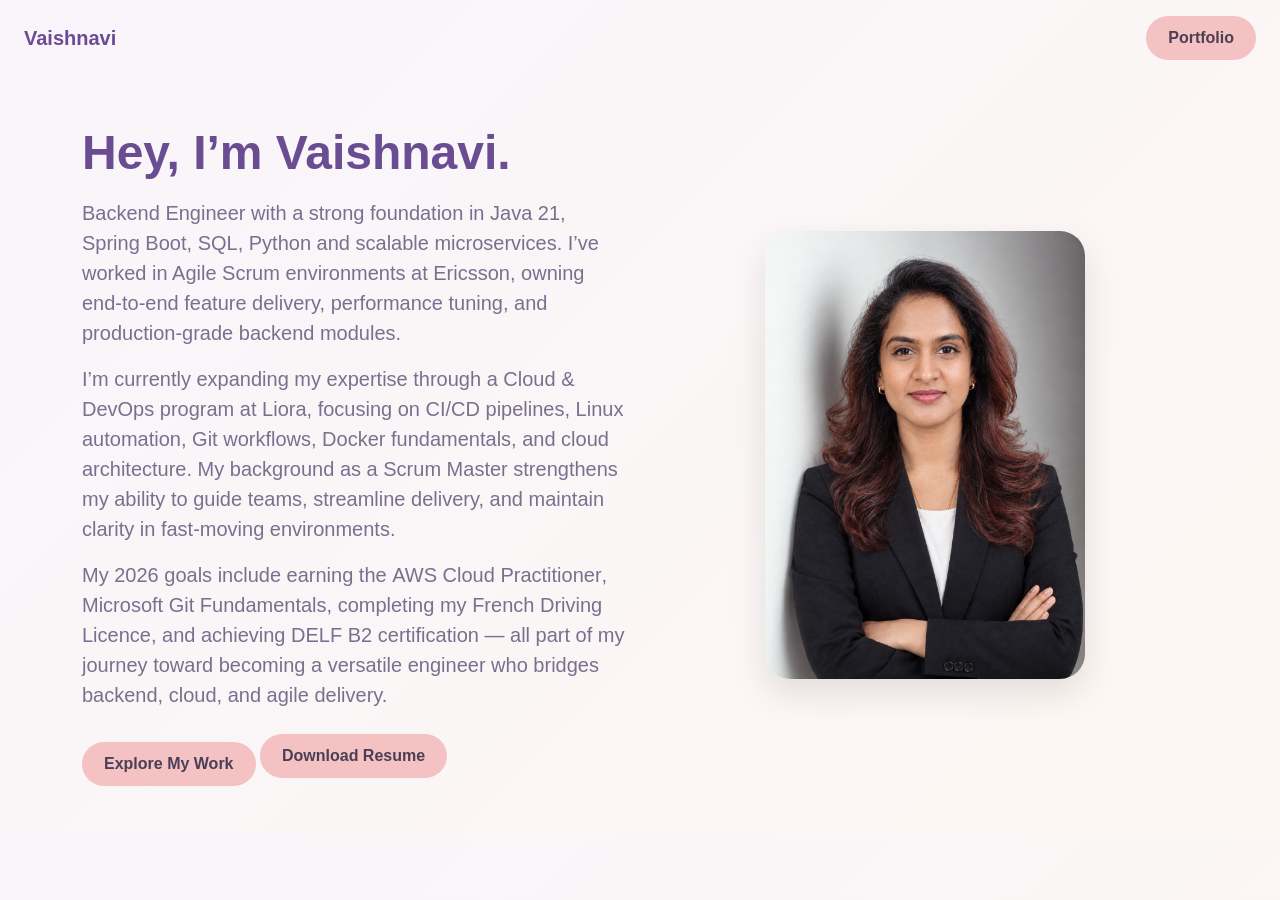
==== index.html @ 5f308fb7 "Add download link for resume in index.html" ====
<!DOCTYPE html>
<html lang="en">
<head>
    <meta charset="UTF-8">
    <meta name="viewport" content="width=device-width, initial-scale=1.0">
    <title>Vaishnavi | Backend Engineer</title>

    <link href="https://cdn.jsdelivr.net/npm/bootstrap@5.3.3/dist/css/bootstrap.min.css" rel="stylesheet">
    <link rel="stylesheet" href="style.css">
</head>

<body class="premium-bg">

    <!-- Background Carousel -->
    <div id="bgCarousel" class="carousel slide carousel-fade bg-carousel" data-bs-ride="carousel">
        <div class="carousel-inner">
            <div class="carousel-item active bg1"></div>
            <div class="carousel-item bg2"></div>
            <div class="carousel-item bg3"></div>
        </div>
    </div>

    <!-- NAVBAR -->
    <nav class="navbar navbar-light bg-transparent px-4 py-3 fade-in">
        <a class="navbar-brand fw-bold premium-title" href="#">Vaishnavi</a>
        <div class="ms-auto">
            <a href="portfolio.html" class="btn premium-btn">Portfolio</a>
        </div>
    </nav>

    <!-- HERO -->
   <section class="container py-5 fade-in-delayed">
    <div class="row align-items-center">

        <div class="col-md-6">
            <h1 class="display-5 fw-bold premium-title">Hey, I’m Vaishnavi.</h1>
            <p class="lead premium-text mt-3">
                Backend Engineer with a strong foundation in <strong>Java 21, Spring Boot, SQL, Python</strong> 
                and scalable microservices. I’ve worked in Agile Scrum environments at Ericsson, owning 
                end‑to‑end feature delivery, performance tuning, and production‑grade backend modules.
            </p>

            <p class="lead premium-text mt-3">
                I’m currently expanding my expertise through a <strong>Cloud & DevOps program at Liora</strong>, 
                focusing on CI/CD pipelines, Linux automation, Git workflows, Docker fundamentals, and cloud 
                architecture. My background as a <strong>Scrum Master</strong> strengthens my ability to guide 
                teams, streamline delivery, and maintain clarity in fast‑moving environments.
            </p>

            <p class="lead premium-text mt-3">
                My 2026 goals include earning the <strong>AWS Cloud Practitioner</strong>, 
                <strong>Microsoft Git Fundamentals</strong>, completing my <strong>French Driving Licence</strong>, 
                and achieving <strong>DELF B2</strong> certification — all part of my journey toward becoming a 
                versatile engineer who bridges backend, cloud, and agile delivery.
            </p>

            <a href="portfolio.html" class="btn premium-btn mt-3">Explore My Work</a>
            <a href="assets/resume.pdf" class="btn premium-btn" download>Download Resume</a>

        </div>

        <div class="col-md-6 text-center">
            <img src="assets/MyPhoto.png" class="hero-photo-premium" alt="Vaishnavi">
        </div>

    </div>
</section>

    <script src="https://cdn.jsdelivr.net/npm/bootstrap@5.3.3/dist/js/bootstrap.bundle.min.js"></script>
</body>
</html>
---- style.css ----
html {
    scroll-behavior: smooth;
}

body {
    font-family: 'Poppins', sans-serif;
}

/* Soft gradient background */
.premium-bg {
    background: linear-gradient(135deg, rgba(247,243,250,0.85), rgba(253,246,240,0.85));
}

/* Background carousel */
.bg-carousel {
    position: fixed;
    top: 0;
    left: 0;
    width: 100%;
    height: 100%;
    z-index: -1;
}

.bg1 { background: url('assets/bg1.jpg') center/cover no-repeat; }
.bg2 { background: url('assets/bg2.jpg') center/cover no-repeat; }
.bg3 { background: url('assets/bg3.jpg') center/cover no-repeat; }

/* Premium typography */
.premium-title {
    color: #6a4c93;
}

.premium-text {
    color: #7a6f8e;
}

/* Premium CTA button */
.premium-btn {
    background-color: #f4c2c2;
    color: #4a3f55;
    border-radius: 25px;
    padding: 10px 22px;
    font-weight: 600;
    border: none;
    transition: all 0.3s ease;
}

.premium-btn:hover {
    background-color: #f0b1b1;
    transform: translateY(-3px);
}

/* Hero photo */
.hero-photo-premium {
    width: 320px;
    border-radius: 25px;
    box-shadow: 0 15px 35px rgba(0,0,0,0.1);
}

/* Section titles */
.section-title-premium {
    font-size: 2.2rem;
    font-weight: 600;
    color: #6a4c93;
    margin-bottom: 20px;
}

/* Premium cards */
.premium-card {
    background: #ffffff;
    padding: 25px;
    border-radius: 20px;
    box-shadow: 0 10px 25px rgba(0,0,0,0.05);
    text-align: center;
    font-weight: 600;
    color: #4a3f55;
    transition: all 0.3s ease;
}

.premium-card:hover {
    transform: translateY(-5px);
    box-shadow: 0 15px 35px rgba(0,0,0,0.1);
}

/* Timeline */
.premium-timeline {
    border-left: 3px solid #f4c2c2;
    padding-left: 20px;
}

.timeline-item-premium {
    margin-bottom: 25px;
    padding-left: 10px;
}

/* Fade-in animations */
.fade-in {
    animation: fadeIn 1s ease forwards;
    opacity: 0;
}

.fade-in-delayed {
    animation: fadeIn 1.5s ease forwards;
    opacity: 0;
}

@keyframes fadeIn {
    to { opacity: 1; }
}
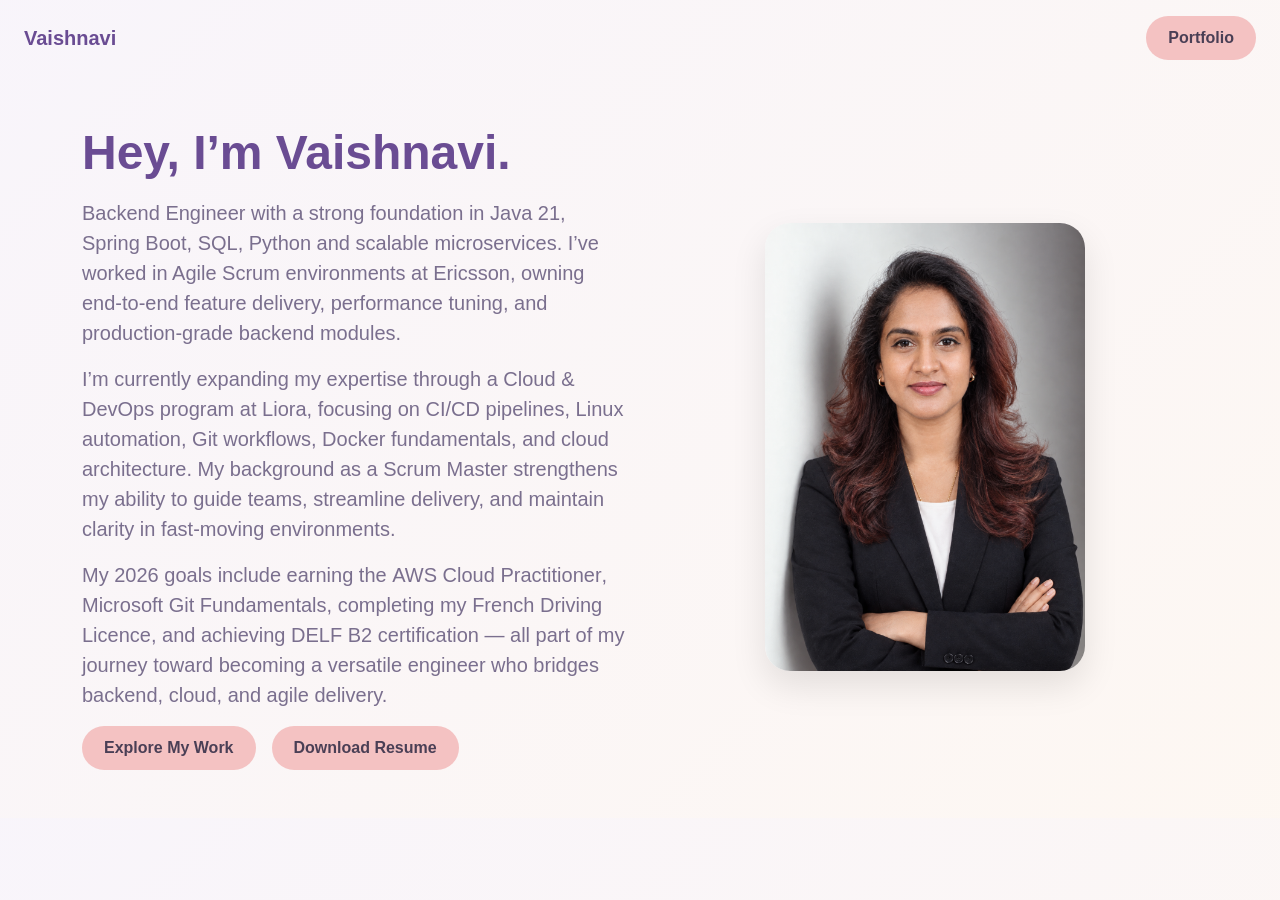
==== commit c52e3c09: "Update button layout in index.html" ====
--- a/index.html
+++ b/index.html
@@ -54,8 +54,11 @@
                 versatile engineer who bridges backend, cloud, and agile delivery.
             </p>
 
-            <a href="portfolio.html" class="btn premium-btn mt-3">Explore My Work</a>
+        <div class="d-flex gap-3 mt-3">
+            <a href="portfolio.html" class="btn premium-btn">Explore My Work</a>
             <a href="assets/resume.pdf" class="btn premium-btn" download>Download Resume</a>
+        </div>
+
 
         </div>
 
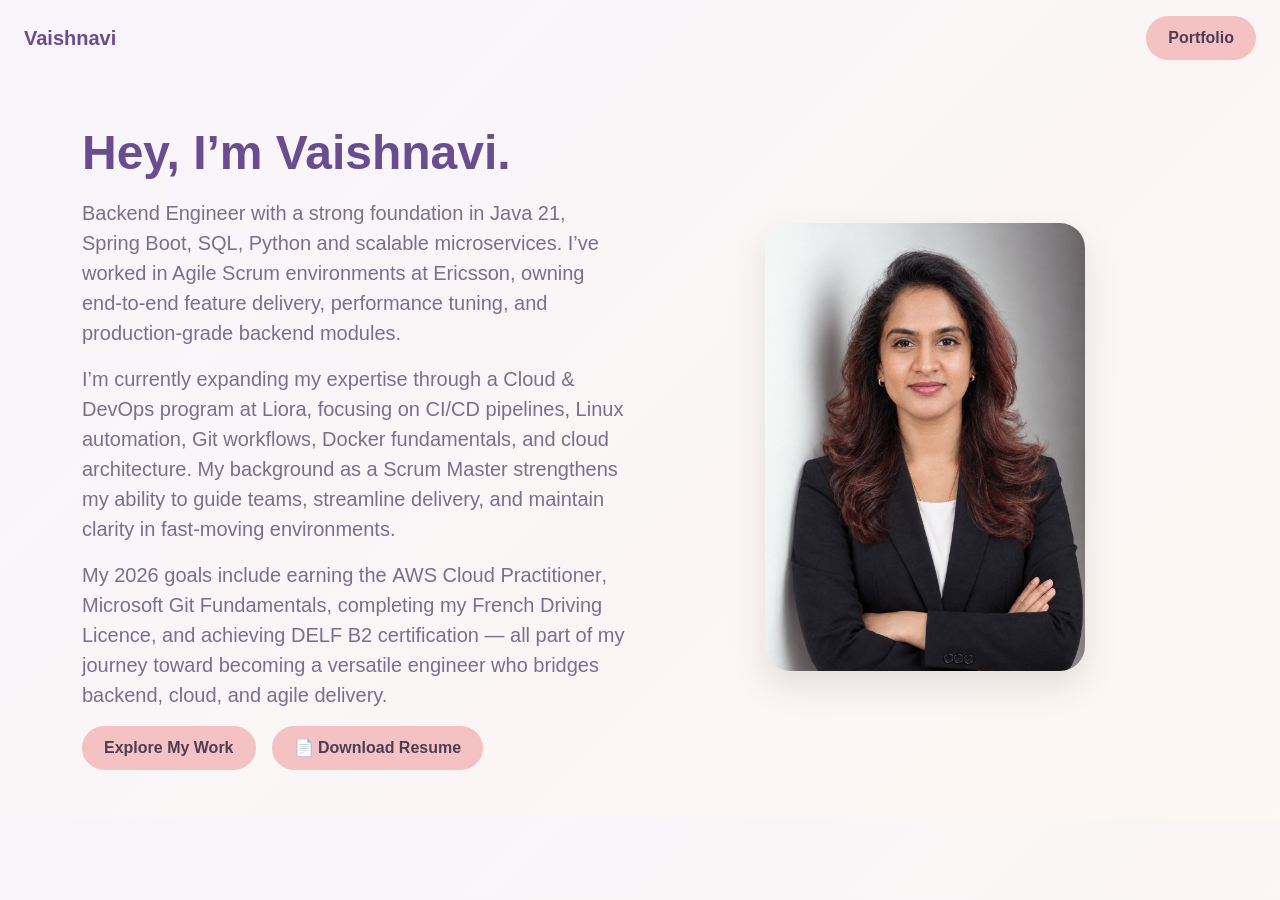
==== commit 99d806e9: "Update resume download link and button text" ====
--- a/index.html
+++ b/index.html
@@ -56,7 +56,9 @@
 
         <div class="d-flex gap-3 mt-3">
             <a href="portfolio.html" class="btn premium-btn">Explore My Work</a>
-            <a href="assets/resume.pdf" class="btn premium-btn" download>Download Resume</a>
+            <a href="assets/Vaishnavi_A_Backend_Developer.pdf" class="btn premium-btn" download>
+            📄 Download Resume
+            </a>
         </div>
 
 
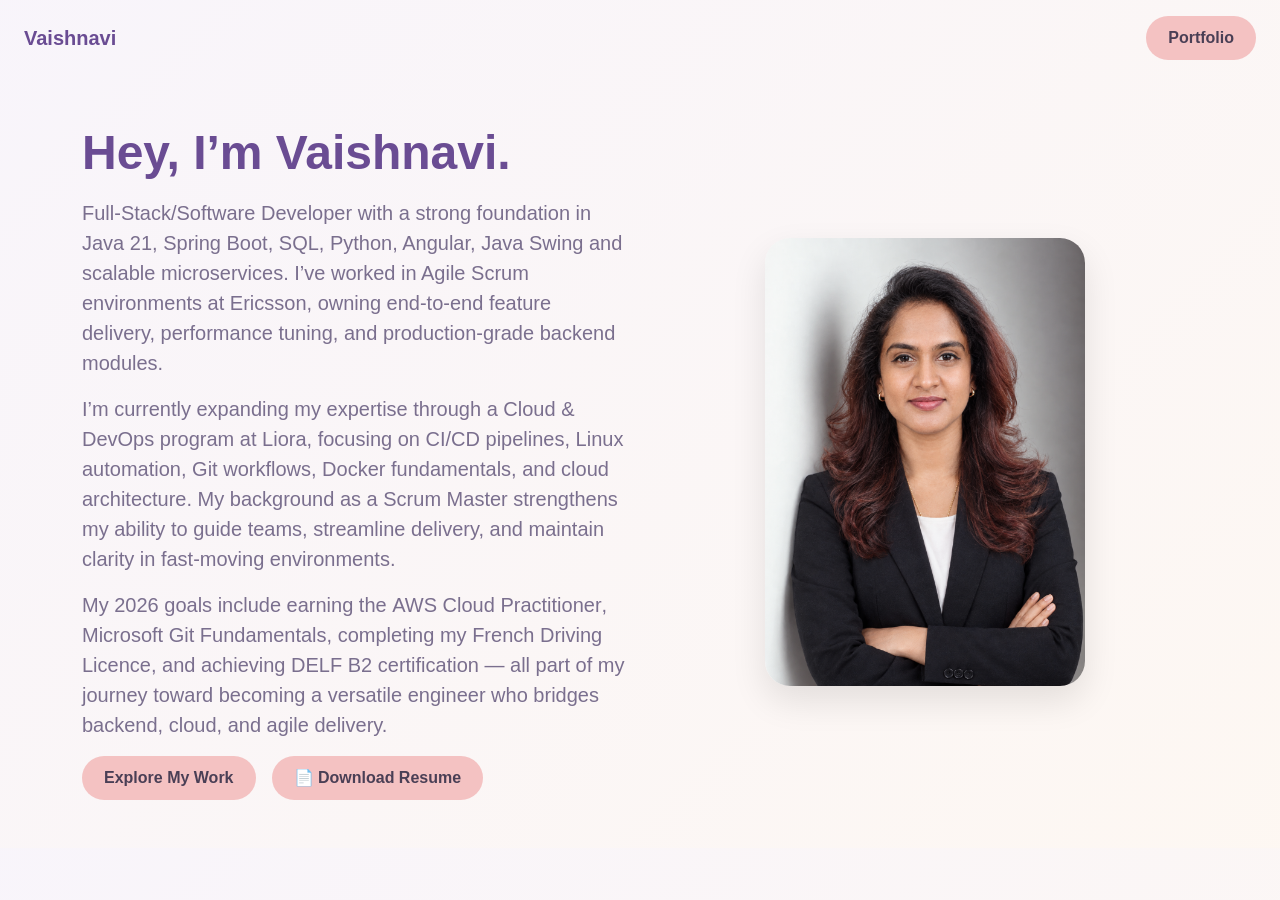
==== commit a0f125c6: "Change title and update professional description Updated title and description to reflect Full-Stack" ====
--- a/index.html
+++ b/index.html
@@ -3,7 +3,7 @@
 <head>
     <meta charset="UTF-8">
     <meta name="viewport" content="width=device-width, initial-scale=1.0">
-    <title>Vaishnavi | Backend Engineer</title>
+    <title>Vaishnavi | Full-Stack/Software Developer</title>
 
     <link href="https://cdn.jsdelivr.net/npm/bootstrap@5.3.3/dist/css/bootstrap.min.css" rel="stylesheet">
     <link rel="stylesheet" href="style.css">
@@ -34,20 +34,20 @@
 
         <div class="col-md-6">
             <h1 class="display-5 fw-bold premium-title">Hey, I’m Vaishnavi.</h1>
-            <p class="lead premium-text mt-3">
-                Backend Engineer with a strong foundation in <strong>Java 21, Spring Boot, SQL, Python</strong> 
-                and scalable microservices. I’ve worked in Agile Scrum environments at Ericsson, owning 
+            <p class="lead premium-text mt-3 justify-text">
+                Full-Stack/Software Developer with a strong foundation in <strong>Java 21, Spring Boot, SQL, Python,
+                Angular, Java Swing</strong> and scalable microservices. I’ve worked in Agile Scrum environments at Ericsson, owning 
                 end‑to‑end feature delivery, performance tuning, and production‑grade backend modules.
             </p>
 
-            <p class="lead premium-text mt-3">
+            <p class="lead premium-text mt-3 justify-text">
                 I’m currently expanding my expertise through a <strong>Cloud & DevOps program at Liora</strong>, 
                 focusing on CI/CD pipelines, Linux automation, Git workflows, Docker fundamentals, and cloud 
                 architecture. My background as a <strong>Scrum Master</strong> strengthens my ability to guide 
                 teams, streamline delivery, and maintain clarity in fast‑moving environments.
             </p>
 
-            <p class="lead premium-text mt-3">
+            <p class="lead premium-text mt-3 justify-text">
                 My 2026 goals include earning the <strong>AWS Cloud Practitioner</strong>, 
                 <strong>Microsoft Git Fundamentals</strong>, completing my <strong>French Driving Licence</strong>, 
                 and achieving <strong>DELF B2</strong> certification — all part of my journey toward becoming a 
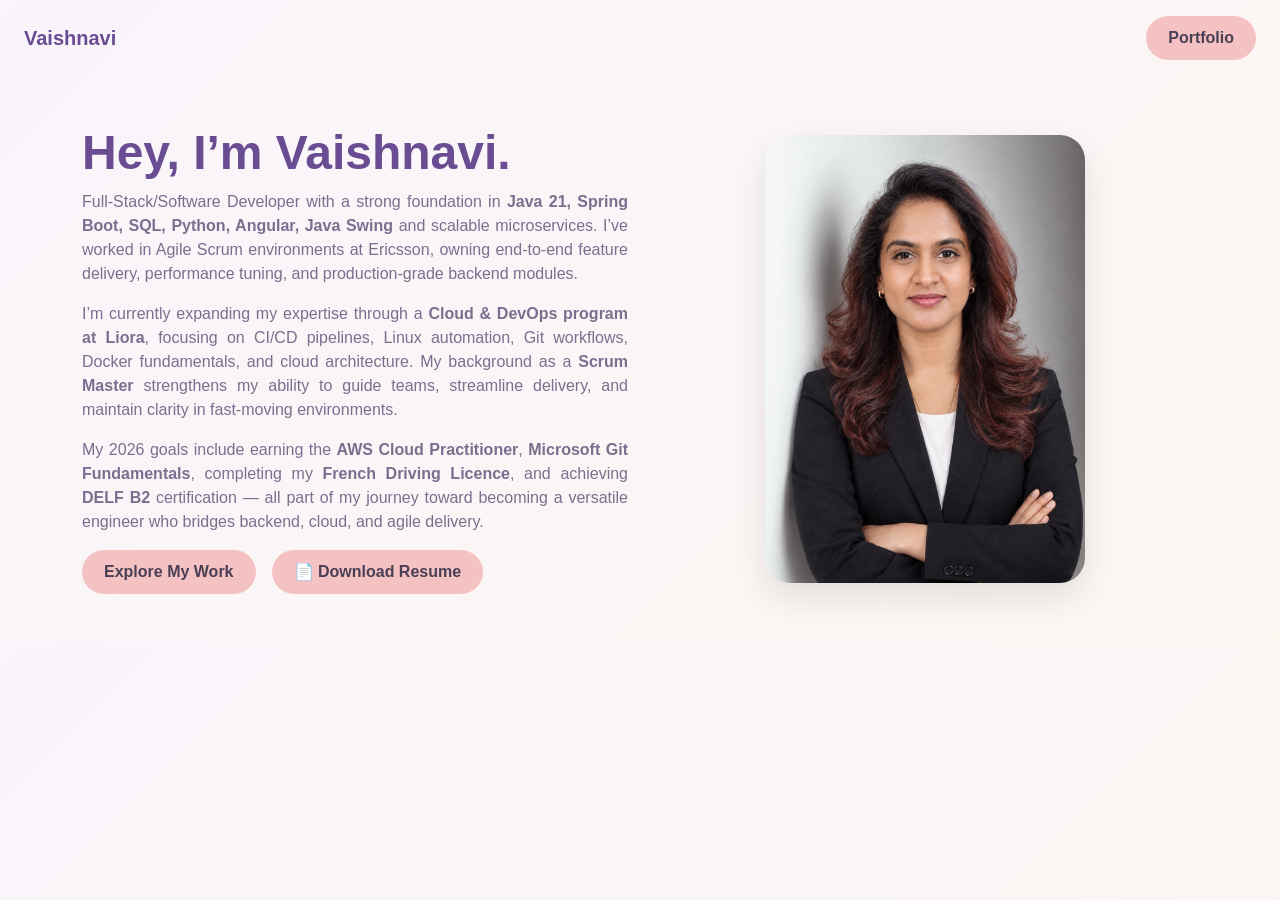
==== commit d416a103: "Refactor paragraph tags in index.html Removed unnecessary classes from paragraph tags for cleaner ma" ====
--- a/index.html
+++ b/index.html
@@ -34,20 +34,20 @@
 
         <div class="col-md-6">
             <h1 class="display-5 fw-bold premium-title">Hey, I’m Vaishnavi.</h1>
-            <p class="lead premium-text mt-3 justify-text">
+            <p class="premium-text">
                 Full-Stack/Software Developer with a strong foundation in <strong>Java 21, Spring Boot, SQL, Python,
                 Angular, Java Swing</strong> and scalable microservices. I’ve worked in Agile Scrum environments at Ericsson, owning 
                 end‑to‑end feature delivery, performance tuning, and production‑grade backend modules.
             </p>
 
-            <p class="lead premium-text mt-3 justify-text">
+            <p class="premium-text">
                 I’m currently expanding my expertise through a <strong>Cloud & DevOps program at Liora</strong>, 
                 focusing on CI/CD pipelines, Linux automation, Git workflows, Docker fundamentals, and cloud 
                 architecture. My background as a <strong>Scrum Master</strong> strengthens my ability to guide 
                 teams, streamline delivery, and maintain clarity in fast‑moving environments.
             </p>
 
-            <p class="lead premium-text mt-3 justify-text">
+            <p class="premium-text">
                 My 2026 goals include earning the <strong>AWS Cloud Practitioner</strong>, 
                 <strong>Microsoft Git Fundamentals</strong>, completing my <strong>French Driving Licence</strong>, 
                 and achieving <strong>DELF B2</strong> certification — all part of my journey toward becoming a 
--- a/style.css
+++ b/style.css
@@ -32,6 +32,7 @@
 
 .premium-text {
     color: #7a6f8e;
+    text-align: justify;
 }
 
 /* Premium CTA button */
@@ -104,6 +105,10 @@
     opacity: 0;
 }
 
+.justify-text {
+    text-align: justify;
+}
+
 @keyframes fadeIn {
     to { opacity: 1; }
 }
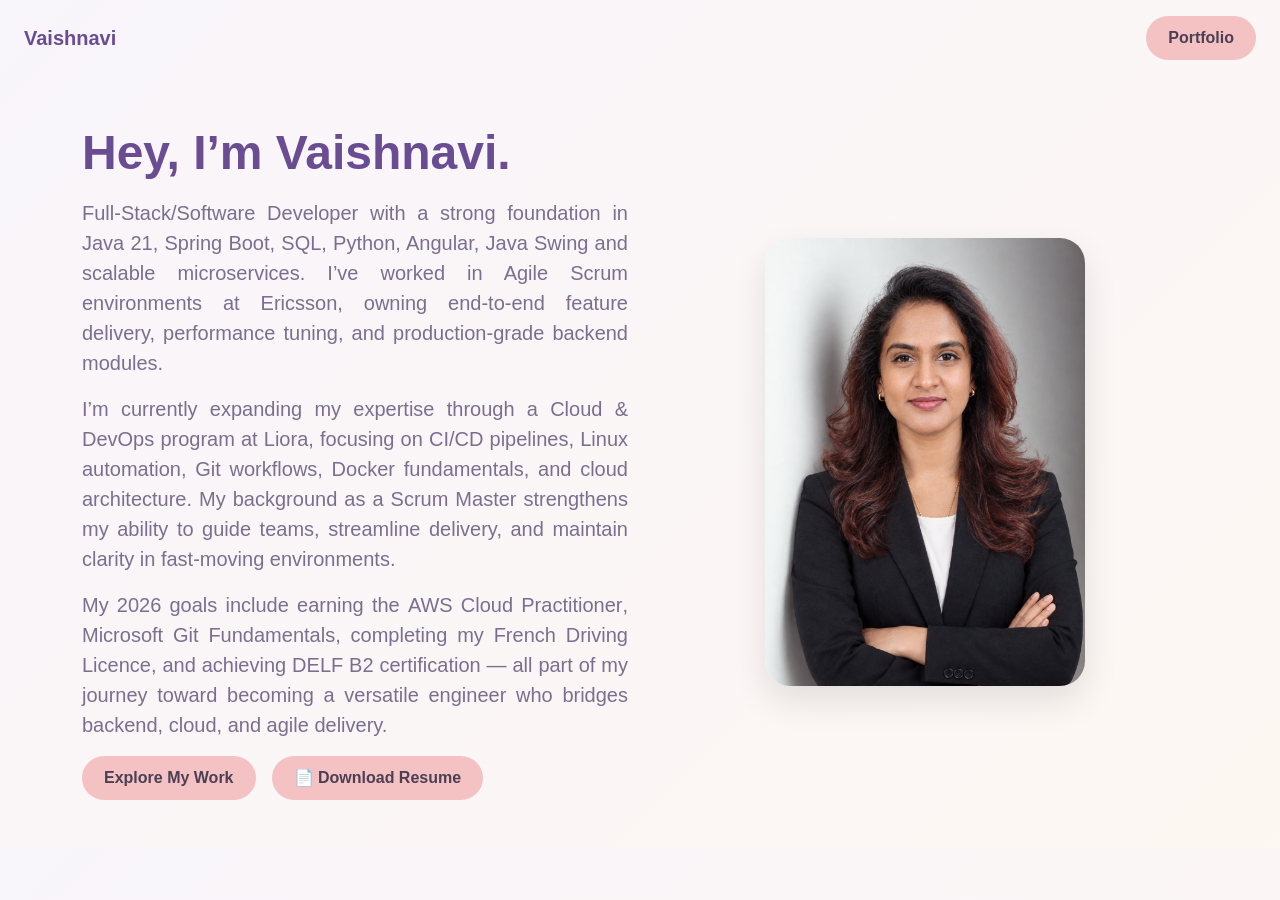
==== commit f0752dcd: "Refactor HTML paragraphs for better readability Updated paragraphs to improve text structure and cla" ====
--- a/index.html
+++ b/index.html
@@ -34,20 +34,20 @@
 
         <div class="col-md-6">
             <h1 class="display-5 fw-bold premium-title">Hey, I’m Vaishnavi.</h1>
-            <p class="premium-text">
+            <p class="lead premium-text mt-3 justify-text">
                 Full-Stack/Software Developer with a strong foundation in <strong>Java 21, Spring Boot, SQL, Python,
                 Angular, Java Swing</strong> and scalable microservices. I’ve worked in Agile Scrum environments at Ericsson, owning 
                 end‑to‑end feature delivery, performance tuning, and production‑grade backend modules.
             </p>
 
-            <p class="premium-text">
+            <p class="lead premium-text mt-3 justify-text">
                 I’m currently expanding my expertise through a <strong>Cloud & DevOps program at Liora</strong>, 
                 focusing on CI/CD pipelines, Linux automation, Git workflows, Docker fundamentals, and cloud 
                 architecture. My background as a <strong>Scrum Master</strong> strengthens my ability to guide 
                 teams, streamline delivery, and maintain clarity in fast‑moving environments.
             </p>
 
-            <p class="premium-text">
+            <p class="lead premium-text mt-3 justify-text">
                 My 2026 goals include earning the <strong>AWS Cloud Practitioner</strong>, 
                 <strong>Microsoft Git Fundamentals</strong>, completing my <strong>French Driving Licence</strong>, 
                 and achieving <strong>DELF B2</strong> certification — all part of my journey toward becoming a 
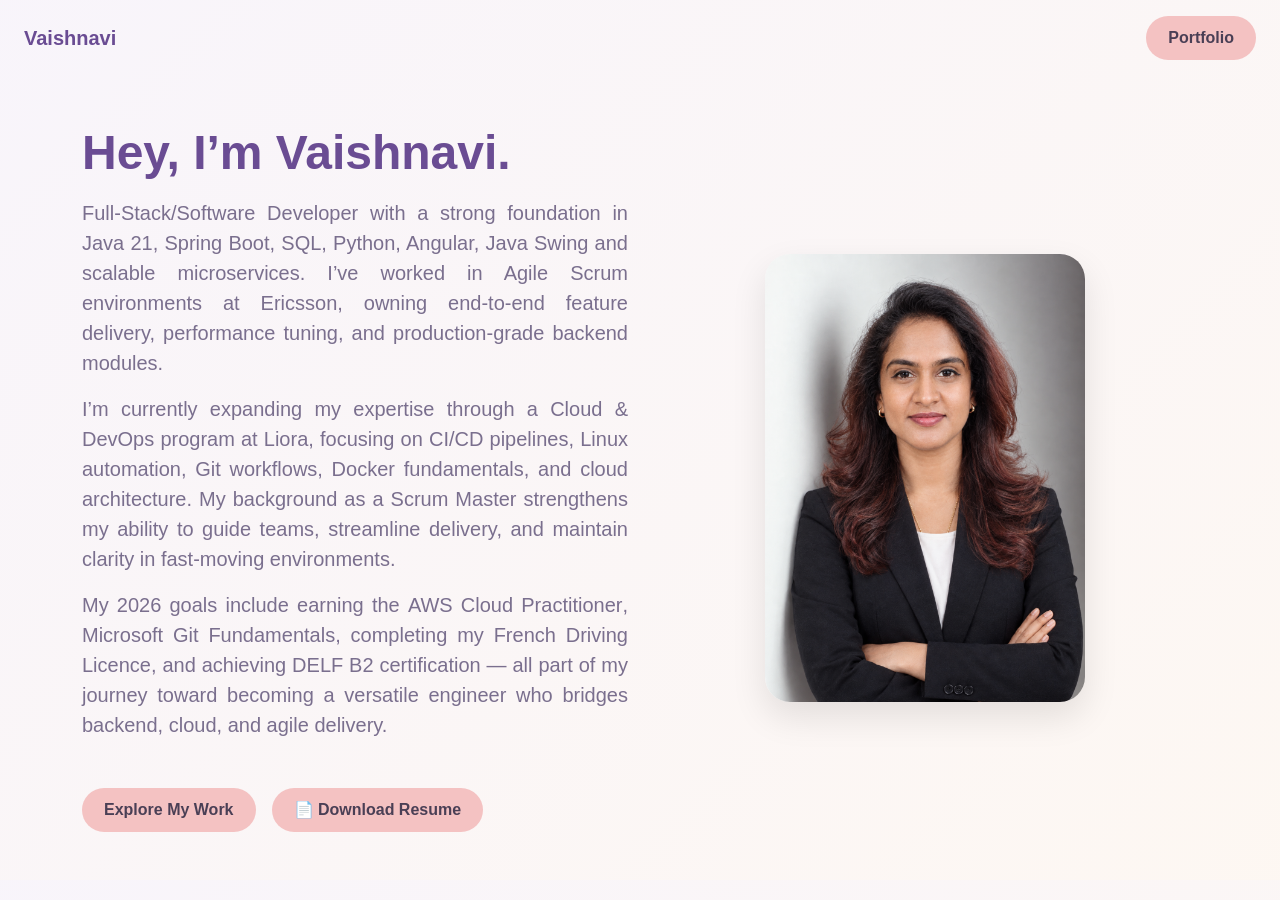
==== commit 9f6f8719: "Update index.html" ====
--- a/index.html
+++ b/index.html
@@ -54,7 +54,7 @@
                 versatile engineer who bridges backend, cloud, and agile delivery.
             </p>
 
-        <div class="d-flex gap-3 mt-3">
+        <div class="d-flex gap-3 mt-5">
             <a href="portfolio.html" class="btn premium-btn">Explore My Work</a>
             <a href="assets/Vaishnavi_A_Backend_Developer.pdf" class="btn premium-btn" download>
             📄 Download Resume
--- a/style.css
+++ b/style.css
@@ -32,7 +32,6 @@
 
 .premium-text {
     color: #7a6f8e;
-    text-align: justify;
 }
 
 /* Premium CTA button */
@@ -107,6 +106,7 @@
 
 .justify-text {
     text-align: justify;
+    text-justify: inter-word;
 }
 
 @keyframes fadeIn {
